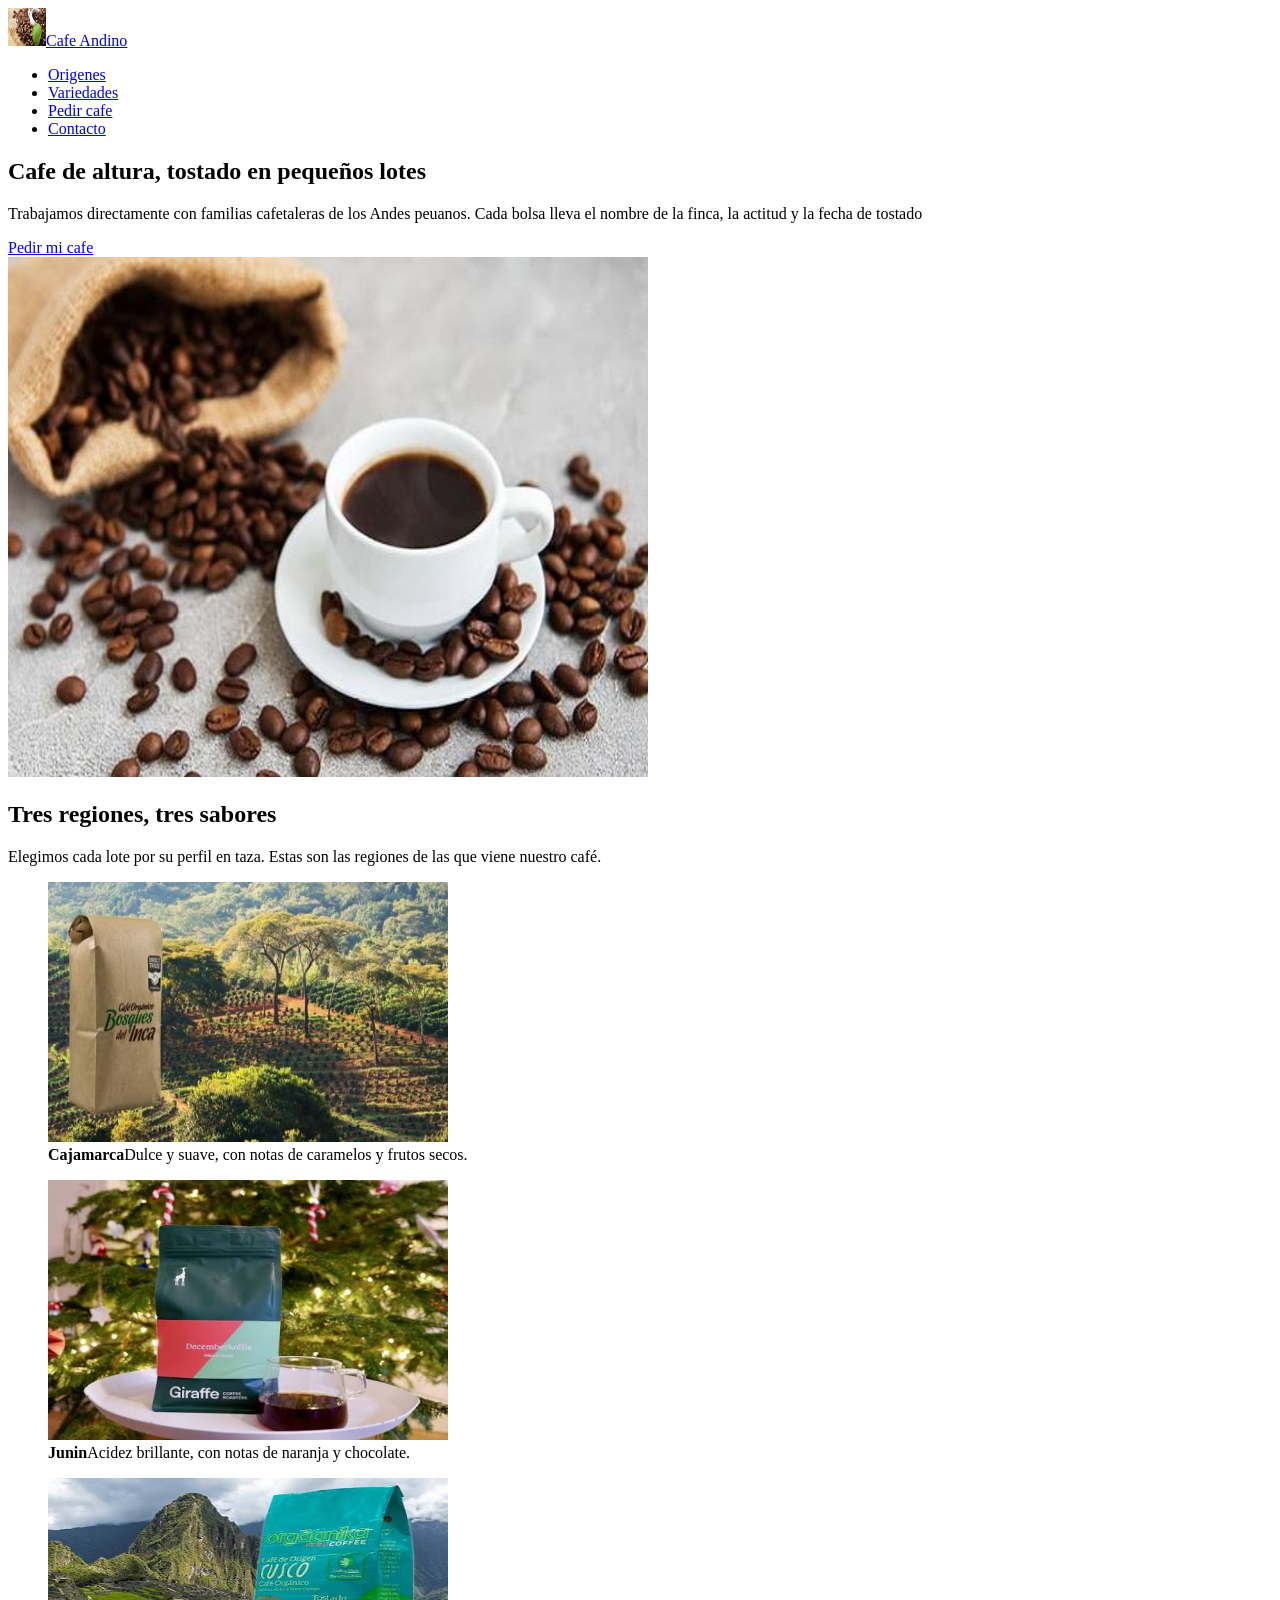
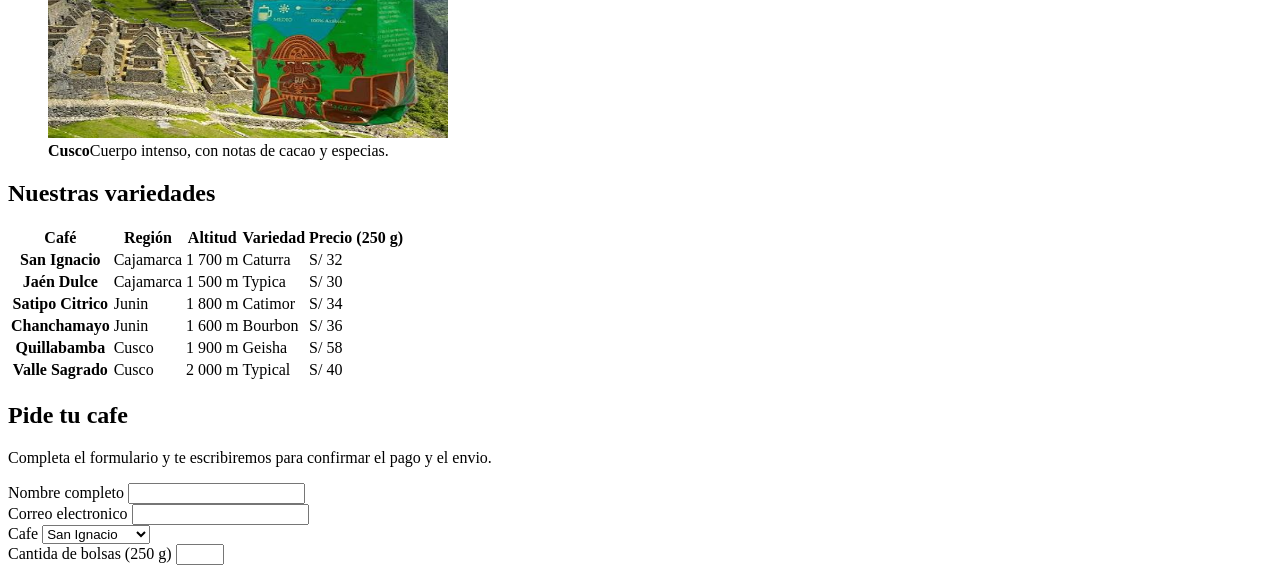
==== index.html @ baff7f56 "Primera version" ====
<!DOCTYPE html>
<html lang="en">
<head>
    <meta charset="UTF-8">
    <meta name="viewport" content="width=device-width, initial-scale=1.0">
    <title>Cafe Andino - Especialidad peruano</title>
    <link rel="icon" href="images/marca.jfif">
</head>
<body>
    <header>
            <a class="marca" href="#inicio"><img src="images/marca.jfif" width="38" height="38">Cafe Andino</a>
            <nav aria-label="Principal">
                <ul>
                    <li><a href="#origenes">Origenes</a></li>
                    <li><a href="#tabla">Variedades</a></li>
                    <li><a href="#pedido">Pedir cafe</a></li>
                    <li><a href="#contacto">Contacto</a></li>
                </ul>
            </nav>
    </header>

    <section>
        <div>
            <h1>Cafe de altura, tostado en pequeños lotes</h1>
            <p>Trabajamos directamente con familias cafetaleras de los Andes peuanos. Cada bolsa lleva el nombre de la finca, la actitud y la fecha de tostado</p>
            <a class="boton" href="#pedido">Pedir mi cafe</a>
        </div>
        <img src="images/icono 1.jfif" alt="" width="640" height="520">
    </section>

    <section id="origenes">
        <div>
            <h2>Tres regiones, tres sabores</h2>
            <p>Elegimos cada lote por su perfil en taza. Estas son las regiones de las que viene nuestro café.</p>
            <div class="regiones">
                <figure>
                    <img src="images/cajamarca.jfif" alt="" width="400" height="260">
                    <figcaption><strong>Cajamarca</strong>Dulce y suave, con notas de caramelos y frutos secos.</figcaption>
                </figure>
                <figure>
                    <img src="images/junin.jfif" alt="" width="400" height="260">
                    <figcaption><strong>Junin</strong>Acidez brillante, con notas de naranja y chocolate.</figcaption>
                </figure>
                <figure>
                    <img src="images/cusco.jfif" alt="" width="400" height="260">
                    <figcaption><strong>Cusco</strong>Cuerpo intenso, con notas de cacao y especias.</figcaption>
                </figure>
            </div>
        </div>
    </section>

    <section id="tabla">
        <div>
            <h2>Nuestras variedades</h2>
                <table>
                  <thead>                                  
                    <tr>                                   
                        <th>Café</th>            
                        <th>Región</th>
                        <th>Altitud</th>
                        <th>Variedad</th>
                        <th>Precio (250 g)</th>
                    </tr>
                </thead>
                <tbody>                                
                    <tr>                                  
                        <th>San Ignacio</th>     
                        <td>Cajamarca</td>                  
                        <td>1 700 m</td>
                        <td>Caturra</td>
                        <td>S/ 32</td>
                    </tr>
                    <tr>
                        <th>Jaén Dulce</th>
                        <td>Cajamarca</td>
                        <td>1 500 m</td>
                        <td>Typica</td>
                        <td>S/ 30</td>
                    </tr>
                    <tr>
                        <th>Satipo Citrico</th>
                        <td>Junin</td>
                        <td>1 800 m</td>
                        <td>Catimor</td>
                        <td>S/ 34</td>
                    </tr>
                    <tr>
                        <th>Chanchamayo</th>
                        <td>Junin</td>
                        <td>1 600 m</td>
                        <td>Bourbon</td>
                        <td>S/ 36</td>
                    </tr>
                    <tr>
                        <th>Quillabamba</th>
                        <td>Cusco</td>
                        <td>1 900 m</td>
                        <td>Geisha</td>
                        <td>S/ 58</td>
                    </tr>
                    <tr>
                        <th>Valle Sagrado</th>
                        <td>Cusco</td>
                        <td>2 000 m</td>
                        <td>Typical</td>
                        <td>S/ 40</td>
                    </tr>
                </tbody>
            </table>
        </div>
    </section>

    <section>
        <div>
            <h2>Pide tu cafe</h2>
            <p class="intro">Completa el formulario y te escribiremos para confirmar el pago y el envio.</p>
            <form id="form-pedido">
                <div>
                    <label for="nombre">Nombre completo</label>
                    <input type="text" id="nombre" name="nombre">
                </div>
                <div>
                    <label for="correo">Correo electronico</label>
                    <input type="email" id="correo" name="correo">
                </div>
                <div>
                    <label for="cafe">Cafe</label>
                    <select id="cafe" name="cafe">
                        <option>San Ignacio</option>
                        <option>Chanchamayo</option>
                        <option>Jaén Dulce</option>
                        <option>Quillabamba</option>
                        <option>Satipo Citrico</option>
                        <option>Valle Sagrado</option>
                    </select>
                </div>
                <div>
                    <label for="Cantidad">Cantida de bolsas (250 g)</label>
                    <input type="number" id="cantidad" name="cantidad" min="1" max="20">
                </div>
            </form>
        </div>
    </section>

</body>
</html>
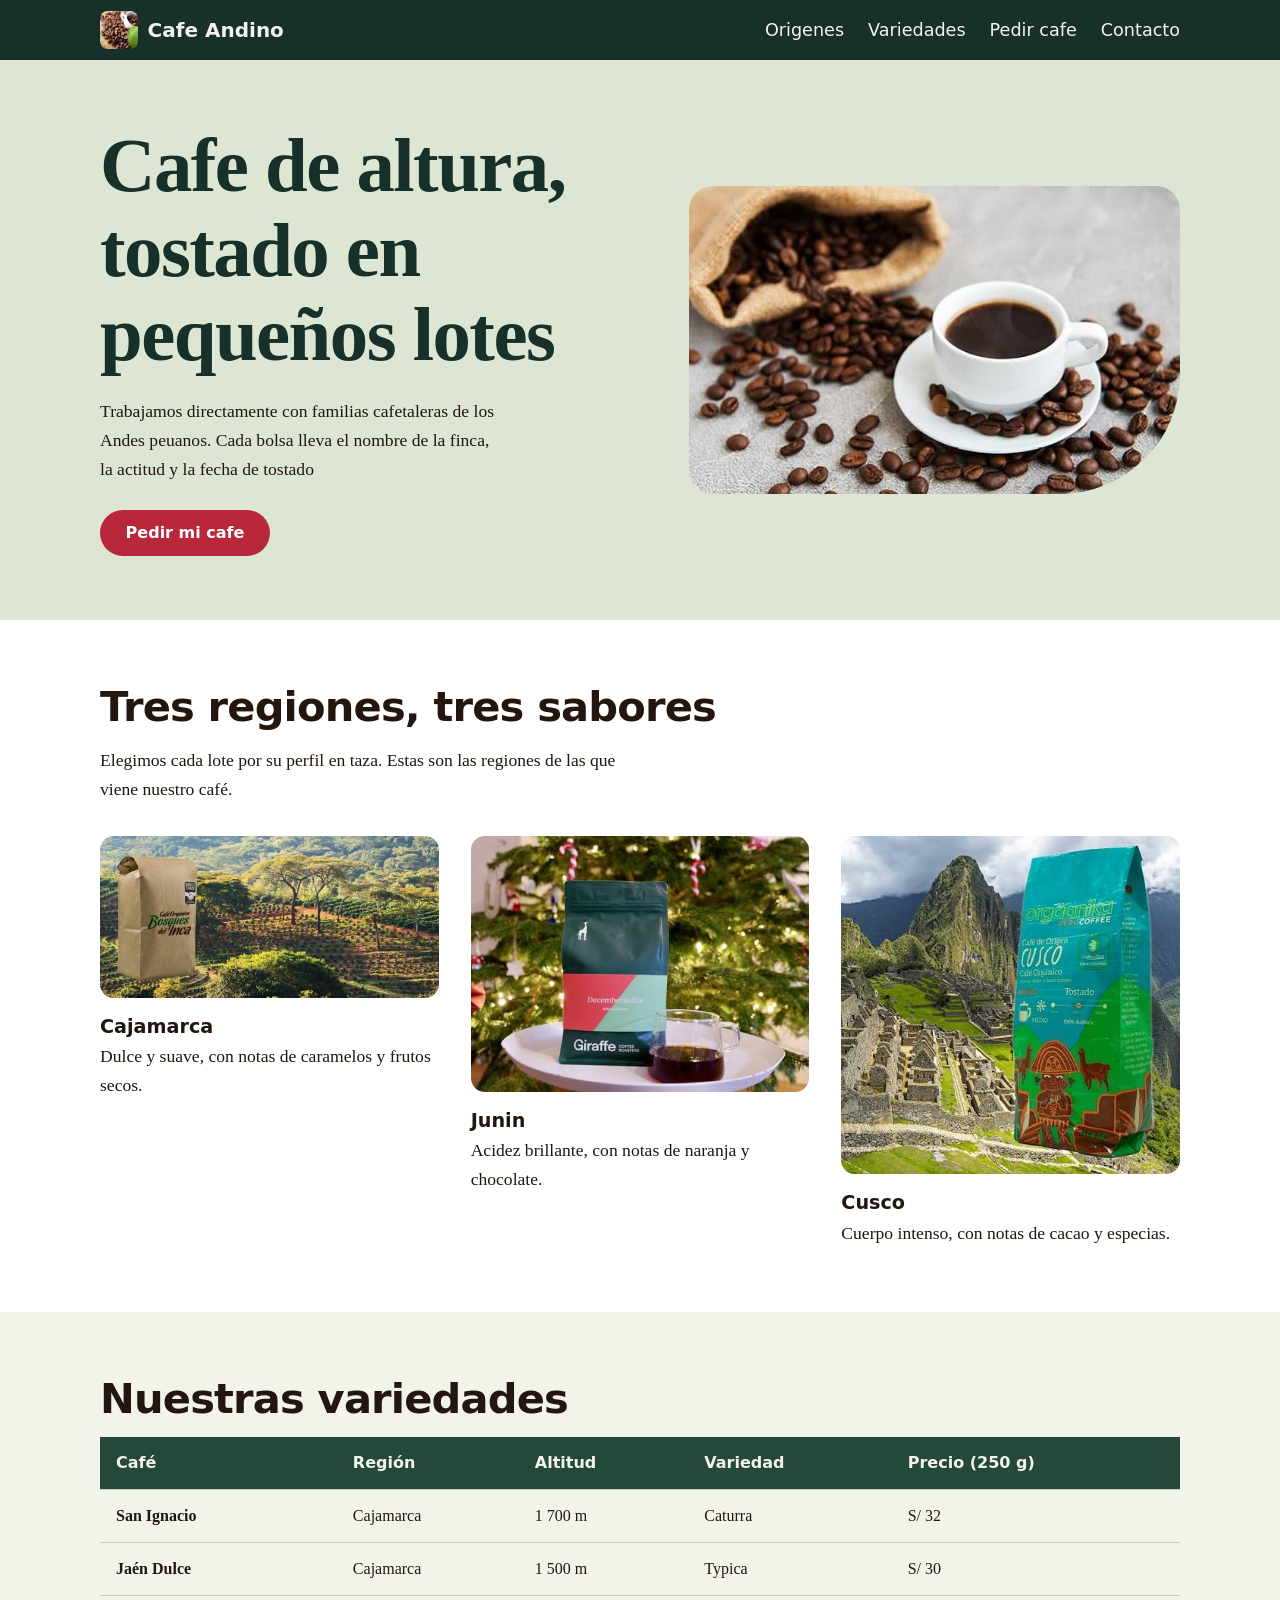
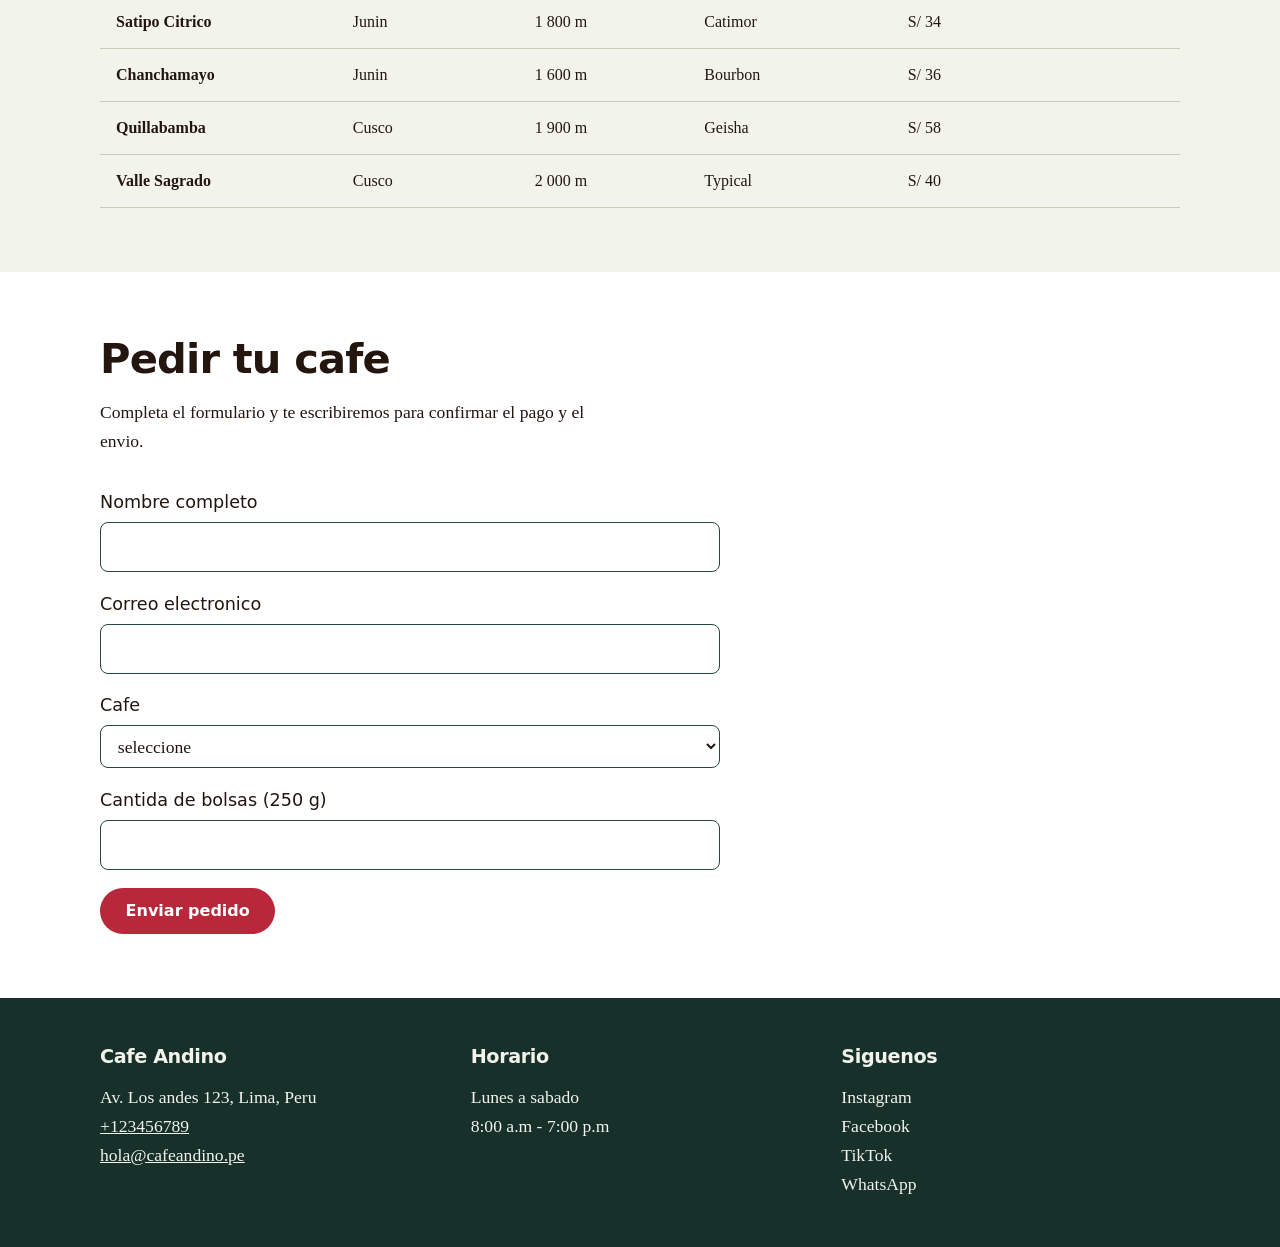
==== commit e245e87e: "Puse el estilo" ====
--- a/index.html
+++ b/index.html
@@ -5,11 +5,14 @@
     <meta name="viewport" content="width=device-width, initial-scale=1.0">
     <title>Cafe Andino - Especialidad peruano</title>
     <link rel="icon" href="images/marca.jfif">
+    <link rel="stylesheet" href="css/estilos.css">
 </head>
 <body>
+
     <header>
+        <div class="contenedor barra">
             <a class="marca" href="#inicio"><img src="images/marca.jfif" width="38" height="38">Cafe Andino</a>
-            <nav aria-label="Principal">
+            <nav>
                 <ul>
                     <li><a href="#origenes">Origenes</a></li>
                     <li><a href="#tabla">Variedades</a></li>
@@ -17,19 +20,22 @@
                     <li><a href="#contacto">Contacto</a></li>
                 </ul>
             </nav>
+        </div>
     </header>
 
-    <section>
+    <section id="Cafe Andino">
+        <div class="contenedor">
         <div>
             <h1>Cafe de altura, tostado en pequeños lotes</h1>
             <p>Trabajamos directamente con familias cafetaleras de los Andes peuanos. Cada bolsa lleva el nombre de la finca, la actitud y la fecha de tostado</p>
             <a class="boton" href="#pedido">Pedir mi cafe</a>
         </div>
+        </div>
         <img src="images/icono 1.jfif" alt="" width="640" height="520">
     </section>
 
     <section id="origenes">
-        <div>
+        <div class="contenedor">
             <h2>Tres regiones, tres sabores</h2>
             <p>Elegimos cada lote por su perfil en taza. Estas son las regiones de las que viene nuestro café.</p>
             <div class="regiones">
@@ -50,8 +56,9 @@
     </section>
 
     <section id="tabla">
-        <div>
+        <div class="contenedor">
             <h2>Nuestras variedades</h2>
+            <div class="tabla-origenes">
                 <table>
                   <thead>                                  
                     <tr>                                   
@@ -107,12 +114,13 @@
                     </tr>
                 </tbody>
             </table>
+            </div>
         </div>
     </section>
 
-    <section>
-        <div>
-            <h2>Pide tu cafe</h2>
+    <section id="pedido">
+        <div class="contenedor">
+            <h2>Pedir tu cafe</h2>
             <p class="intro">Completa el formulario y te escribiremos para confirmar el pago y el envio.</p>
             <form id="form-pedido">
                 <div>
@@ -126,6 +134,7 @@
                 <div>
                     <label for="cafe">Cafe</label>
                     <select id="cafe" name="cafe">
+                        <option>seleccione</option>
                         <option>San Ignacio</option>
                         <option>Chanchamayo</option>
                         <option>Jaén Dulce</option>
@@ -138,9 +147,35 @@
                     <label for="Cantidad">Cantida de bolsas (250 g)</label>
                     <input type="number" id="cantidad" name="cantidad" min="1" max="20">
                 </div>
+                <button type="submit" class="boton">Enviar pedido</button>
             </form>
         </div>
     </section>
 
+    <footer id="contacto">
+        <div class="contenedor">
+            <div>
+                <h2>Cafe Andino</h2>
+                <address>
+                    Av. Los andes 123, Lima, Peru<br>
+                    <a href="">+123456789</a>
+                    <a href="">hola@cafeandino.pe</a>
+                </address>
+            </div>
+            <div>
+                <h2>Horario</h2>
+                <p>Lunes a sabado<br>8:00 a.m - 7:00 p.m</p>
+            </div>
+            <div>
+                <h2>Siguenos</h2>
+                <ul>
+                    <li>Instagram</li>
+                    <li>Facebook</li>
+                    <li>TikTok</li>
+                    <li>WhatsApp</li>
+                </ul>
+        </div>
+    </footer>
+
 </body>
 </html>
--- a/css/estilos.css
+++ b/css/estilos.css
@@ -0,0 +1,83 @@
+
+:root{
+  --fondo:#F2F4EC; --tinta:#23160F; --verde:#24493A; --verde-osc:#17302A;
+  --cereza:#B8283A; --salvia:#DDE6D3; --linea:#C4CFB8;
+  --serif:"Newsreader",Georgia,serif;
+  --sans:"Bricolage Grotesque","Segoe UI",system-ui,sans-serif;
+}
+
+
+*{box-sizing:border-box;margin:0}
+html{scroll-behavior:smooth}
+body{background:var(--fondo);color:var(--tinta);font:1.1rem/1.65 var(--serif)}
+img{max-width:100%;display:block}
+a{color:var(--verde)}
+:focus-visible{outline:3px solid var(--cereza);outline-offset:3px}
+h1,h2,h3{font-family:var(--sans);line-height:1.1;letter-spacing:-.02em}
+h2{font-size:clamp(1.8rem,4vw,2.6rem);margin-bottom:1rem}
+.contenedor{width:min(1080px,92%);margin-inline:auto}
+
+
+header{background:var(--verde-osc);color:var(--fondo);position:sticky;top:0;z-index:10}
+.barra{display:flex;align-items:center;justify-content:space-between;gap:1rem;padding:.7rem 0}
+.marca{display:flex;align-items:center;gap:.6rem;font:700 1.25rem var(--sans);color:inherit;text-decoration:none}
+.marca img{width:38px;height:38px;border-radius:8px;object-fit:cover}
+nav ul{list-style:none;display:flex;flex-wrap:wrap;gap:1.5rem;padding:0}
+nav a{color:var(--fondo);text-decoration:none;font-family:var(--sans);font-weight:500}
+nav a:hover{text-decoration:underline;text-underline-offset:6px}
+
+/* Botón */
+.boton{display:inline-block;background:var(--cereza);color:#fff;border:0;padding:.85rem 1.6rem;border-radius:999px;font:600 1rem var(--sans);text-decoration:none;cursor:pointer}
+.boton:hover{background:#98202f}
+
+
+section:first-of-type{
+  background:var(--salvia);
+  display:grid;grid-template-columns:1.1fr 1fr;gap:3rem;align-items:center;
+  padding:4rem max(4%,calc((100% - 1080px) / 2));
+}
+section:first-of-type .contenedor{width:auto;margin:0}
+section:first-of-type h1{font-size:clamp(2.6rem,7vw,4.8rem);color:var(--verde-osc);margin-bottom:1.2rem}
+section:first-of-type p{max-width:46ch;margin-bottom:1.6rem}
+section:first-of-type > img{width:100%;height:auto;border-radius:24px 24px 120px 24px}
+
+/* Secciones */
+section{padding:4rem 0}
+section:nth-of-type(even){background:#fff}
+.contenedor > p{max-width:60ch;margin-bottom:2rem}
+
+/* Regiones  */
+.regiones{display:grid;grid-template-columns:repeat(auto-fit,minmax(250px,1fr));gap:2rem}
+.regiones figure img{width:100%;height:auto;border-radius:14px;margin-bottom:.8rem}
+.regiones figcaption strong{font-family:var(--sans);display:block;font-size:1.2rem}
+
+/* Tabla */
+.tabla-origenes{overflow-x:auto}
+table{width:100%;border-collapse:collapse;font-size:1rem}
+th,td{padding:.8rem 1rem;text-align:left;border-bottom:1px solid var(--linea)}
+thead th{background:var(--verde);color:var(--fondo);font-family:var(--sans)}
+tbody tr:hover{background:var(--salvia)}
+
+/* Formulario */
+form{display:grid;gap:1.1rem;max-width:620px}
+label{font-family:var(--sans);font-weight:500;display:block;margin-bottom:.3rem}
+select,input,textarea{font:inherit;padding:.6rem .8rem;border:1.5px solid var(--verde);border-radius:8px;background:#fff;color:var(--tinta);width:100%}
+form .boton{justify-self:start}
+
+/* Footer */
+footer{background:var(--verde-osc);color:var(--fondo);padding:3rem 0}
+footer .contenedor{display:grid;grid-template-columns:repeat(auto-fit,minmax(220px,1fr));gap:2rem}
+footer h2{font-size:1.2rem}
+footer a{color:var(--fondo);display:block}
+footer address{font-style:normal}
+footer ul{list-style:none;padding:0}
+
+
+@media (max-width:760px){
+  .barra{flex-direction:column;align-items:flex-start}
+  nav ul{gap:1rem}
+  section:first-of-type{grid-template-columns:1fr}
+}
+@media (prefers-reduced-motion:reduce){html{scroll-behavior:auto}}
+
+section:first-of-type h1{font-family:"Times New Roman",serif}
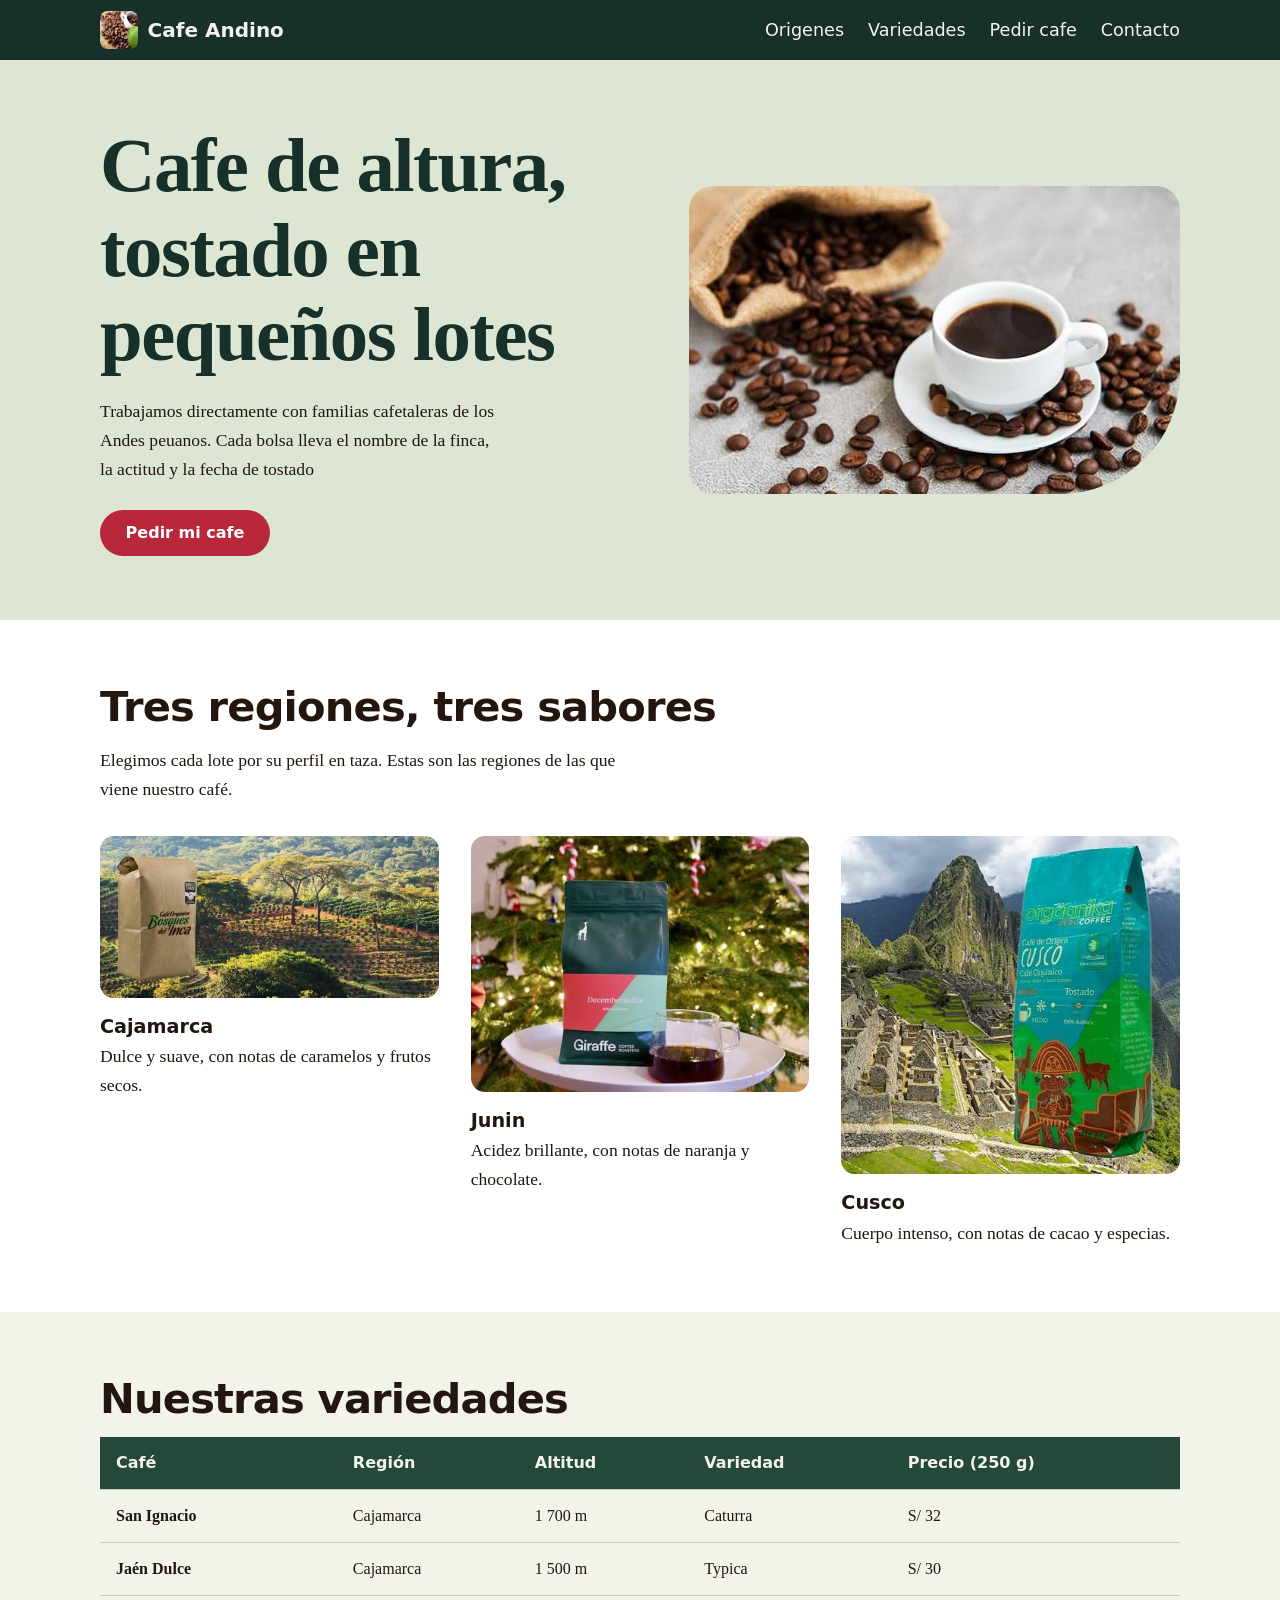
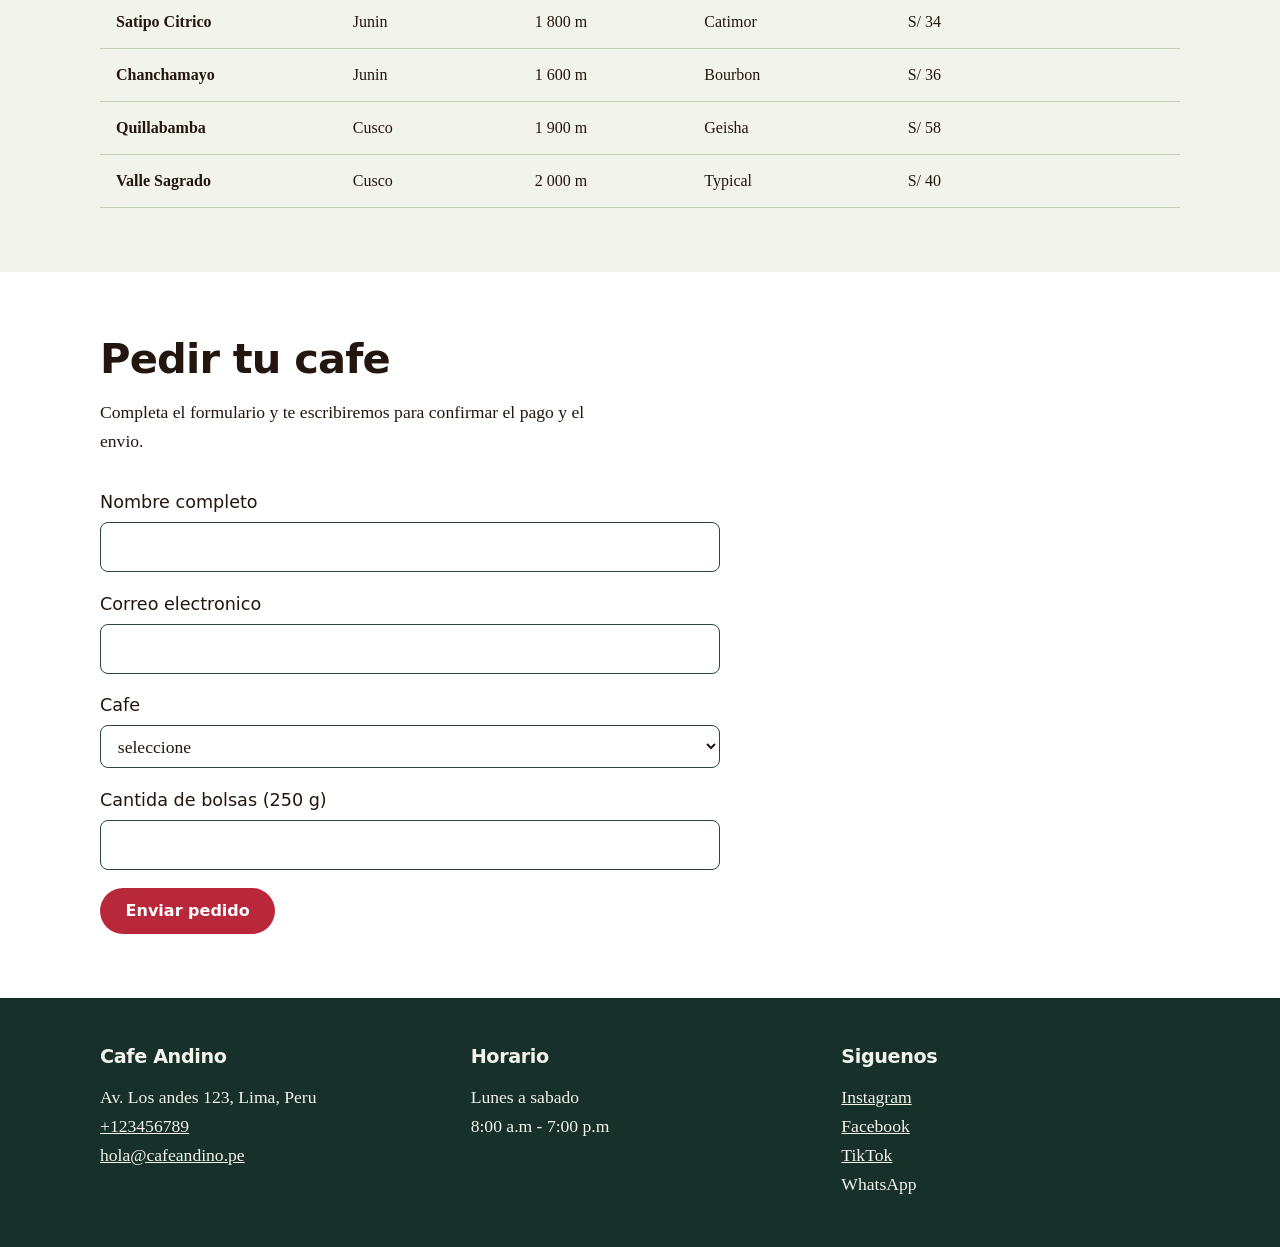
==== commit b5abaf68: "Haciendo la carpeta js" ====
--- a/index.html
+++ b/index.html
@@ -6,6 +6,7 @@
     <title>Cafe Andino - Especialidad peruano</title>
     <link rel="icon" href="images/marca.jfif">
     <link rel="stylesheet" href="css/estilos.css">
+    <script> src="js/funciones.js"</script>
 </head>
 <body>
 
@@ -23,7 +24,7 @@
         </div>
     </header>
 
-    <section id="Cafe Andino">
+    <section>
         <div class="contenedor">
         <div>
             <h1>Cafe de altura, tostado en pequeños lotes</h1>
@@ -144,7 +145,7 @@
                     </select>
                 </div>
                 <div>
-                    <label for="Cantidad">Cantida de bolsas (250 g)</label>
+                    <label for="cantidad">Cantida de bolsas (250 g)</label>
                     <input type="number" id="cantidad" name="cantidad" min="1" max="20">
                 </div>
                 <button type="submit" class="boton">Enviar pedido</button>
@@ -158,8 +159,8 @@
                 <h2>Cafe Andino</h2>
                 <address>
                     Av. Los andes 123, Lima, Peru<br>
-                    <a href="">+123456789</a>
-                    <a href="">hola@cafeandino.pe</a>
+                    <a href="tel:+123456789">+123456789</a>
+                    <a href="mailto:hola@cafeandino.pe">hola@cafeandino.pe</a>
                 </address>
             </div>
             <div>
@@ -169,9 +170,9 @@
             <div>
                 <h2>Siguenos</h2>
                 <ul>
-                    <li>Instagram</li>
-                    <li>Facebook</li>
-                    <li>TikTok</li>
+                    <li><a href="https://www.instagram.com/">Instagram</a></li>
+                    <li><a href="https://www.facebook.com/">Facebook</a></li>
+                    <li><a href="https://www.tiktok.com/">TikTok</a></li>
                     <li>WhatsApp</li>
                 </ul>
         </div>
